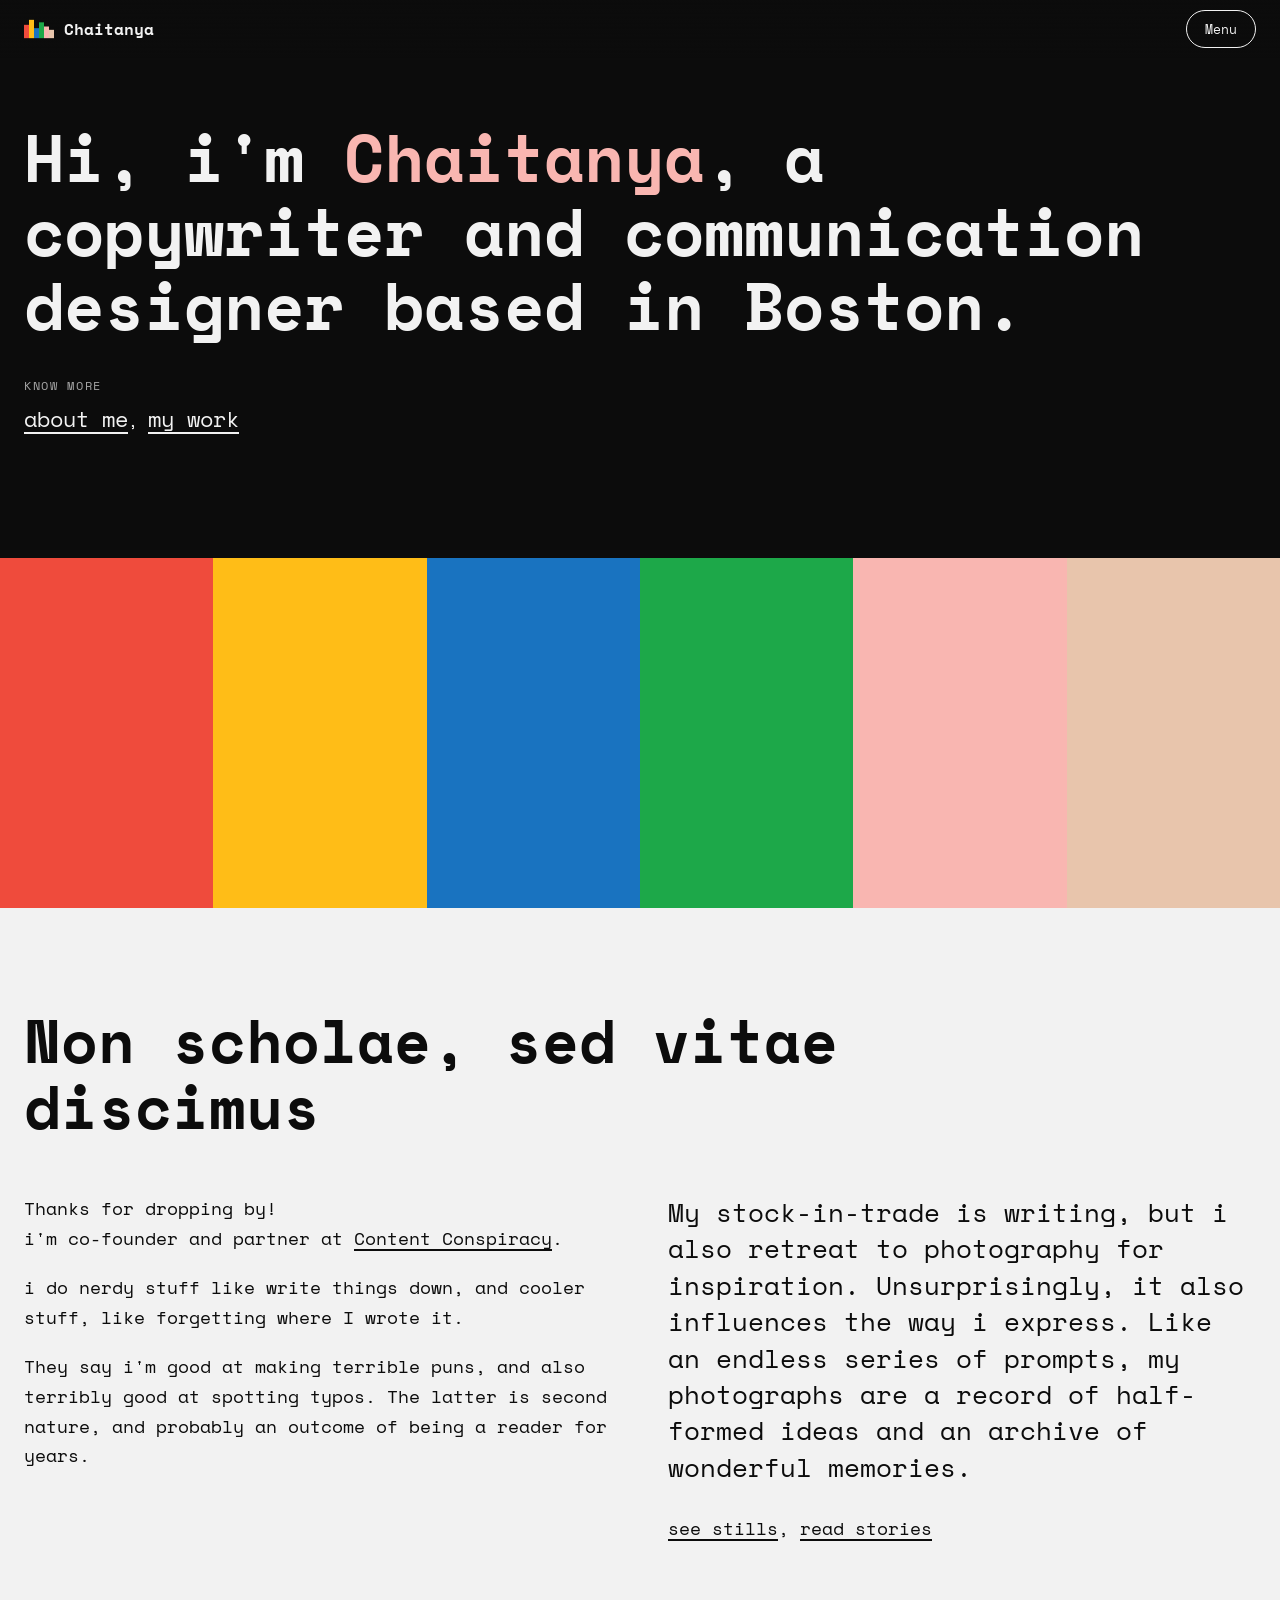
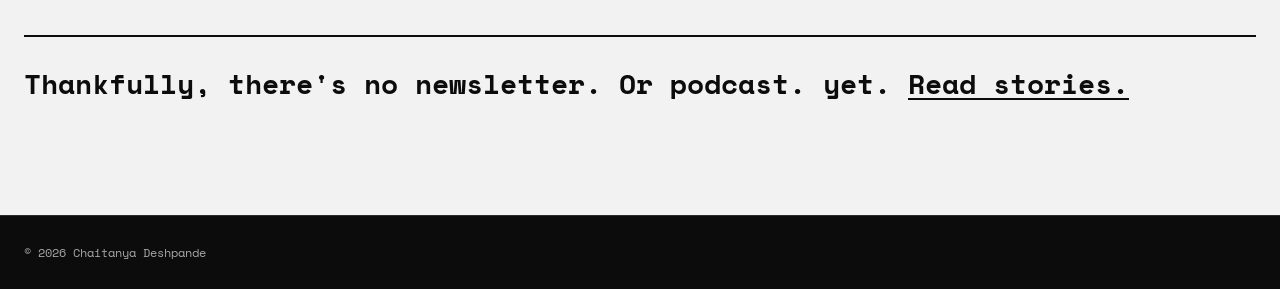
==== index.html @ e7cf863e "Create index.html" ====
<!DOCTYPE html>
<html lang="en">
<head>
<meta charset="utf-8">
<meta name="viewport" content="width=device-width, initial-scale=1">
<title>Chaitanya Deshpande</title>
<meta name="description" content="Chaitanya Deshpande is a copywriter and communication designer based in Boston.">
<link rel="stylesheet" href="site.css">
<script src="site.js" defer></script>
<style>
  *{box-sizing:border-box}
  body{margin:0}

  /* Section 1: hero */
  .hero{min-height:100vh;min-height:100svh;display:flex;flex-direction:column;background:var(--black)}
  .hero-txt{padding:calc(var(--site-h) + 7vh) 24px 5vh}
  h1{margin:0;font-size:clamp(26px,5.6vw,66px);line-height:1.12;font-weight:700;max-width:20em}
  h1 .name{color:var(--roam)}
  .know{margin:34px 0 0}
  .know span{display:block;margin-bottom:8px;font-size:12px;letter-spacing:.14em;text-transform:uppercase;color:var(--mute)}
  .know a{font-size:clamp(16px,2vw,22px);color:var(--white);text-underline-offset:5px;text-decoration-thickness:2px}
  .bars{display:flex;align-items:flex-end;height:min(38vh,380px);margin-top:auto}
  .bars i{flex:1;height:100%;background:var(--c);transform-origin:bottom;animation:rise var(--t,7s) ease-in-out infinite alternate;animation-delay:var(--d,0s)}
  @keyframes rise{from{transform:scaleY(var(--lo,.4))}to{transform:scaleY(1)}}
  @media (prefers-reduced-motion:reduce){.bars i{animation:none;transform:scaleY(.8)}}

  /* Section 2: the rest of the Wix home text */
  .s2{position:relative;background:var(--white);color:var(--black);padding:clamp(56px,12vh,120px) 24px}
  .s2::before{content:'';position:absolute;left:0;right:0;top:0;height:8px;
    background:linear-gradient(90deg,var(--bold) 0 16.66%,var(--rise) 16.66% 33.33%,var(--calm) 33.33% 50%,var(--flow) 50% 66.66%,var(--roam) 66.66% 83.33%,var(--peach) 83.33% 100%)}
  .s2 h2{margin:0 0 clamp(28px,6vh,56px);font-size:clamp(28px,5.2vw,60px);line-height:1.1;font-weight:700;max-width:16em}
  .cols{display:grid;gap:36px 56px;grid-template-columns:1fr}
  @media(min-width:900px){.cols{grid-template-columns:1fr 1fr}}
  .s2 p{margin:0 0 1.1em;font-size:clamp(15px,1.5vw,18px);line-height:1.65;max-width:54ch}
  .s2 p.lead{font-size:clamp(18px,2.2vw,26px);line-height:1.4}
  .s2 p.coda{max-width:none;margin:clamp(36px,8vh,80px) 0 0;padding-top:24px;border-top:2px solid var(--black);font-size:clamp(18px,2.4vw,28px);font-weight:700}
  .s2 a{color:var(--black);text-decoration:underline;text-decoration-thickness:2px;text-underline-offset:4px}
  .s2 a:hover{background:var(--rise);color:var(--black);text-decoration:none}

  @media(max-width:640px){.hero-txt,.s2{padding-left:16px;padding-right:16px}}
</style>
</head>
<body data-page="home">

<main>
  <section class="hero" aria-labelledby="hi">
    <div class="hero-txt">
      <h1 id="hi">Hi, i'm <span class="name">Chaitanya</span>, a copywriter and communication designer based in Boston.</h1>
      <p class="know">
        <span>know more</span>
        <a href="https://chaitanyacd.wixsite.com/website/about" target="_blank" rel="noopener noreferrer">about me</a>,
        <a href="https://bit.ly/Chaitanya-portfolio" target="_blank" rel="noopener noreferrer">my work</a>
      </p>
    </div>
    <div class="bars" aria-hidden="true">
      <i style="--c:var(--bold);--t:6s;--d:-1s;--lo:.45"></i>
      <i style="--c:var(--rise);--t:8s;--d:-3s;--lo:.3"></i>
      <i style="--c:var(--calm);--t:7s;--d:-2s;--lo:.5"></i>
      <i style="--c:var(--flow);--t:9s;--d:-5s;--lo:.35"></i>
      <i style="--c:var(--roam);--t:6.5s;--d:-4s;--lo:.55"></i>
      <i style="--c:var(--peach);--t:8.5s;--d:-6s;--lo:.4"></i>
    </div>
  </section>

  <section class="s2" aria-labelledby="intro">
    <h2 id="intro">Non scholae, sed vitae discimus</h2>
    <div class="cols">
      <div>
        <p>Thanks for dropping by!<br>i'm co-founder and partner at <a href="http://www.contentconspiracy.com" target="_blank" rel="noopener noreferrer">Content Conspiracy</a>.</p>
        <p>i do nerdy stuff like write things down, and cooler stuff, like forgetting where I wrote it.</p>
        <p>They say i'm good at making terrible puns, and also terribly good at spotting typos. The latter is second nature, and probably an outcome of being a reader for years.</p>
      </div>
      <div>
        <p class="lead">My stock-in-trade is writing, but i also retreat to photography for inspiration. Unsurprisingly, it also influences the way i express. Like an endless series of prompts, my photographs are a record of half-formed ideas and an archive of wonderful memories.</p>
        <p><a href="https://chaitanyacd.wixsite.com/website/gallery" target="_blank" rel="noopener noreferrer">see stills</a>, <a href="https://chaitanyacd.wixsite.com/website/blog" target="_blank" rel="noopener noreferrer">read stories</a></p>
      </div>
    </div>
    <p class="coda">Thankfully, there's no newsletter. Or podcast. yet. <a href="https://chaitanyacd.wixsite.com/website/blog" target="_blank" rel="noopener noreferrer">Read stories.</a></p>
  </section>
</main>

</body>
</html>
---- site.css ----
/* Chaitanya · shared styles: palette, header, full-screen menu, footer */
@import url('https://fonts.googleapis.com/css2?family=Space+Mono:wght@400;700&display=swap');

:root{
  --black:#0C0C0C; --white:#F2F2F2;
  --bold:#EF4B3C; --rise:#FFBD17; --calm:#1973C0; --flow:#1DA849; --roam:#F9B6B1; --peach:#E8C5AC;
  --site-h:58px;
  /* the diary and Borrowed IQ pages use these older names, now mapped onto the palette */
  --bg:#0C0C0C; --panel:#171717; --ink:#F2F2F2; --mute:#a6a6a6; --line:#2a2a2a;
  --pink:#F9B6B1; --star:#1DA849; --tv:#1973C0; --bk:#E8C5AC; --gn:#EF4B3C;
}
html{scroll-behavior:smooth}
body{background:var(--black);color:var(--white);font-family:'Space Mono',ui-monospace,SFMono-Regular,Menlo,Consolas,monospace}
a:hover{color:var(--rise)}
:focus-visible{outline:2px solid var(--rise);outline-offset:3px}
@media (prefers-reduced-motion:reduce){html{scroll-behavior:auto}}

/* Page spacing for the fixed header */
body[data-page=diary]{padding-top:calc(var(--site-h) + 20px)}
body[data-page=iq]{padding-top:var(--site-h)}
body[data-page=iq] .hdr{top:var(--site-h)}

/* Header */
.site-hdr{position:fixed;top:0;left:0;right:0;z-index:50;height:var(--site-h);display:flex;align-items:center;justify-content:space-between;padding:0 24px;background:var(--black);border-bottom:1px solid var(--line)}
.site-hdr.over{background:linear-gradient(var(--black),rgba(12,12,12,0));border-bottom:0}
.site-logo{display:inline-flex;align-items:center;gap:10px;color:var(--white);text-decoration:none;font-weight:700;font-size:16px}
.site-logo:hover{color:var(--rise)}
.mark{width:30px;height:20px;display:block}
.menu-btn{background:none;border:1px solid var(--white);color:var(--white);padding:8px 18px;border-radius:999px;cursor:pointer;font:inherit;font-size:13px}
.menu-btn:hover{background:var(--rise);border-color:var(--rise);color:var(--black)}

/* Full-screen menu */
.site-menu{position:fixed;inset:0;z-index:100;background:var(--black);display:flex;flex-direction:column;padding:0 24px 32px;overflow:auto;animation:menuin .2s ease}
.site-menu[hidden]{display:none}
@keyframes menuin{from{opacity:0}to{opacity:1}}
@media (prefers-reduced-motion:reduce){.site-menu{animation:none}}
.site-menu-top{height:var(--site-h);flex:none;display:flex;align-items:center;justify-content:space-between}
.site-menu ul{list-style:none;margin:0;padding:0}
.site-menu .big{margin-top:6vh}
.site-menu .big a{display:inline-block;font-size:clamp(34px,8vw,84px);font-weight:700;line-height:1.15;padding:4px 0;color:var(--white);text-decoration:none}
.site-menu .big a:hover{color:var(--rise)}
.site-menu .big a[aria-current=page]::after{content:'';display:inline-block;width:.26em;height:.26em;border-radius:50%;background:var(--bold);margin-left:.3em}
.site-menu .small{margin-top:auto;padding-top:40px;display:flex;flex-wrap:wrap;gap:12px 28px}
.site-menu .small a{color:var(--white);font-size:15px;text-underline-offset:4px}

/* Footer */
.site-ftr{padding:28px 24px;border-top:1px solid var(--line);color:var(--mute);font-size:12px;margin-top:40px}
body[data-page=home] .site-ftr{margin-top:0}

@media(max-width:640px){
  .site-hdr,.site-menu{padding-left:16px;padding-right:16px}
}
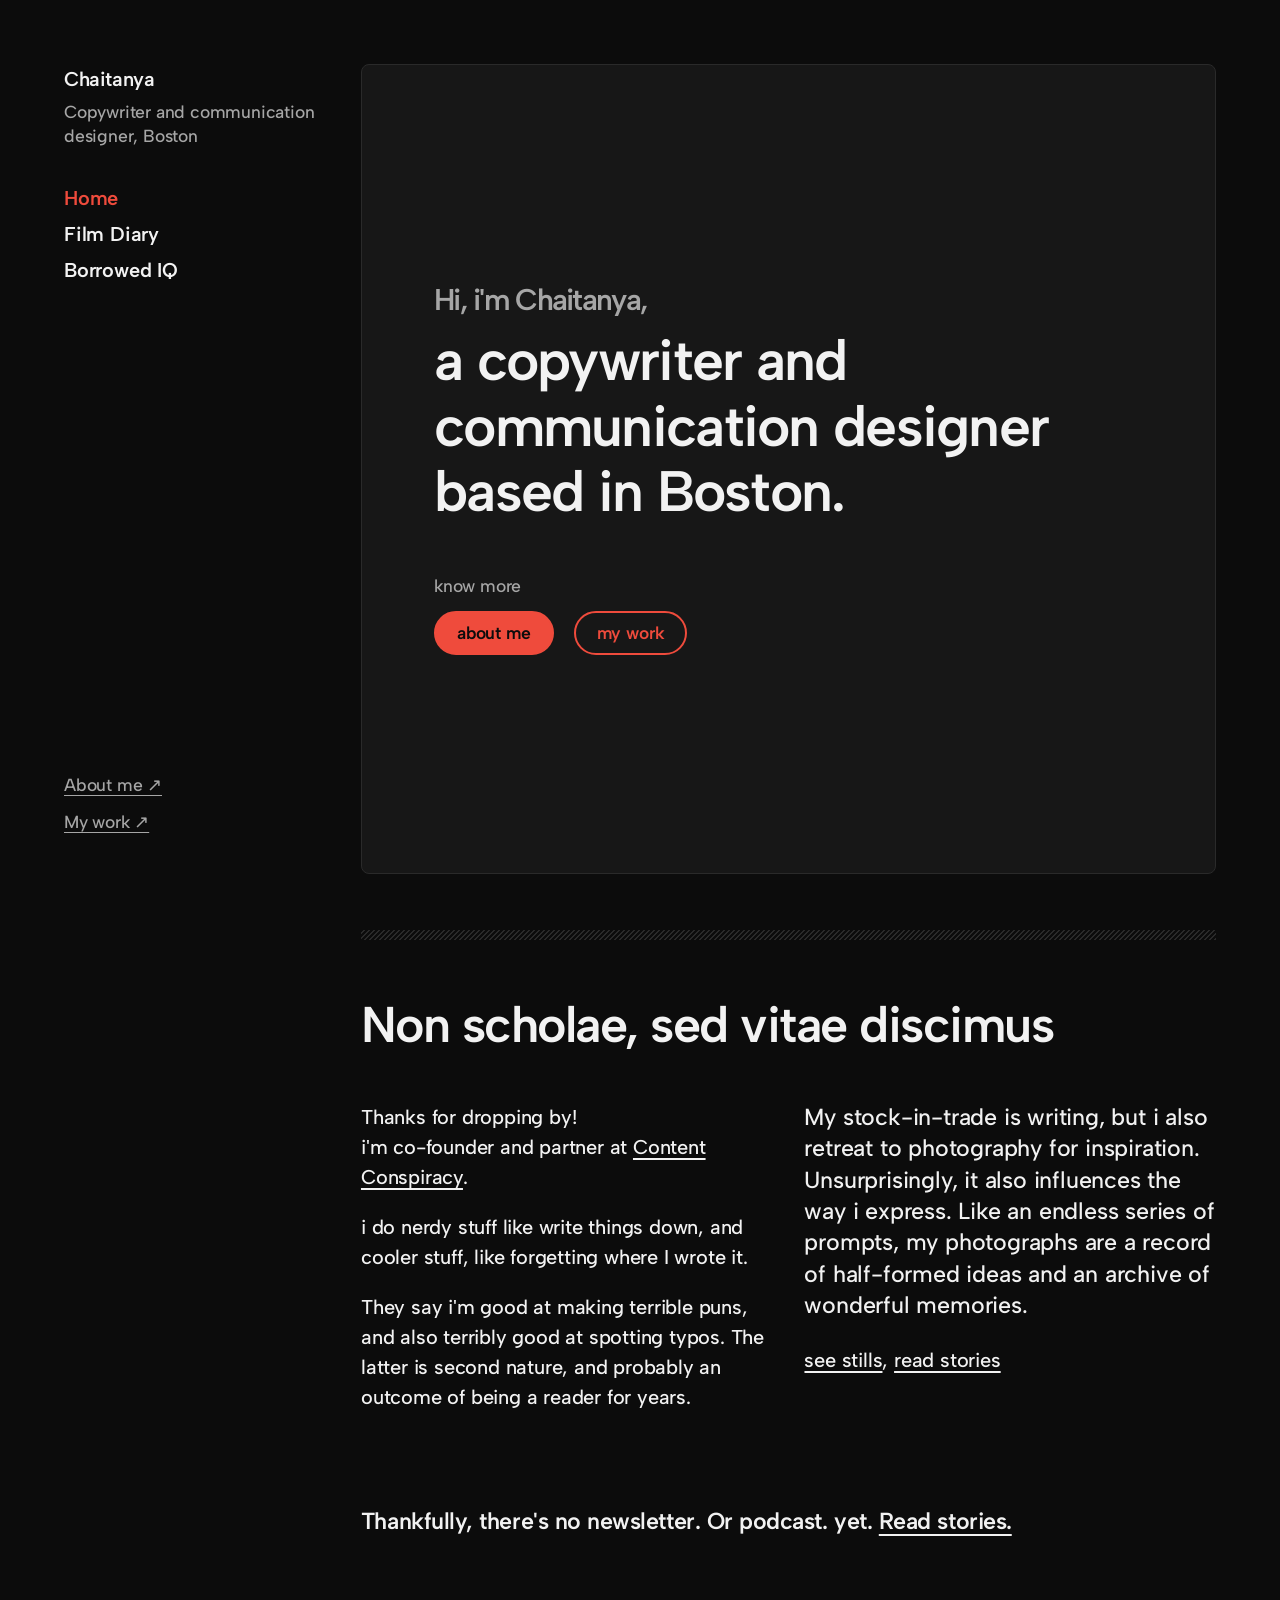
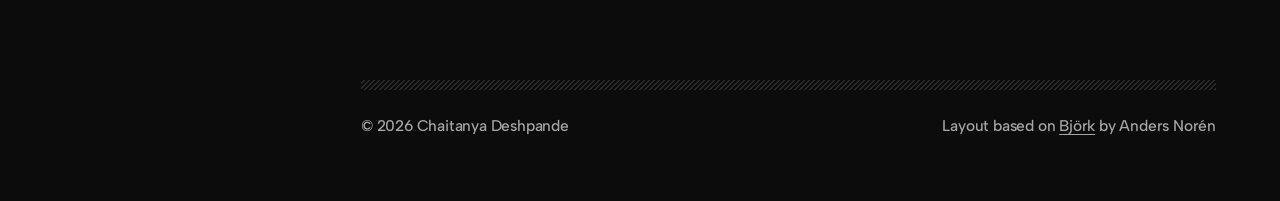
==== commit f7c1d26d: "Update index.html" ====
--- a/index.html
+++ b/index.html
@@ -8,63 +8,47 @@
 <link rel="stylesheet" href="site.css">
 <script src="site.js" defer></script>
 <style>
-  *{box-sizing:border-box}
-  body{margin:0}
-
-  /* Section 1: hero */
-  .hero{min-height:100vh;min-height:100svh;display:flex;flex-direction:column;background:var(--black)}
-  .hero-txt{padding:calc(var(--site-h) + 7vh) 24px 5vh}
-  h1{margin:0;font-size:clamp(26px,5.6vw,66px);line-height:1.12;font-weight:700;max-width:20em}
-  h1 .name{color:var(--roam)}
-  .know{margin:34px 0 0}
-  .know span{display:block;margin-bottom:8px;font-size:12px;letter-spacing:.14em;text-transform:uppercase;color:var(--mute)}
-  .know a{font-size:clamp(16px,2vw,22px);color:var(--white);text-underline-offset:5px;text-decoration-thickness:2px}
-  .bars{display:flex;align-items:flex-end;height:min(38vh,380px);margin-top:auto}
-  .bars i{flex:1;height:100%;background:var(--c);transform-origin:bottom;animation:rise var(--t,7s) ease-in-out infinite alternate;animation-delay:var(--d,0s)}
-  @keyframes rise{from{transform:scaleY(var(--lo,.4))}to{transform:scaleY(1)}}
-  @media (prefers-reduced-motion:reduce){.bars i{animation:none;transform:scaleY(.8)}}
+  /* Section 1: hero box, like Björk's front page */
+  .hero{display:flex;align-items:center;min-height:min(90vh,820px);padding:clamp(28px,6vw,72px);background:var(--quaternary);border:1px solid var(--tertiary);border-radius:8px}
+  .hero h1{margin:0;font-size:var(--fs-h1);max-width:16em}
+  .hero .kicker{display:block;margin-bottom:.35em;color:var(--secondary);font-size:var(--fs-xl);line-height:1.15}
+  .hero .know{margin:clamp(28px,5vw,48px) 0 12px;color:var(--secondary);font-size:var(--fs-small)}
+  .btns{display:flex;flex-wrap:wrap;gap:1em}
+  .hatch.gap{margin:clamp(28px,5vw,56px) 0}
 
   /* Section 2: the rest of the Wix home text */
-  .s2{position:relative;background:var(--white);color:var(--black);padding:clamp(56px,12vh,120px) 24px}
-  .s2::before{content:'';position:absolute;left:0;right:0;top:0;height:8px;
-    background:linear-gradient(90deg,var(--bold) 0 16.66%,var(--rise) 16.66% 33.33%,var(--calm) 33.33% 50%,var(--flow) 50% 66.66%,var(--roam) 66.66% 83.33%,var(--peach) 83.33% 100%)}
-  .s2 h2{margin:0 0 clamp(28px,6vh,56px);font-size:clamp(28px,5.2vw,60px);line-height:1.1;font-weight:700;max-width:16em}
-  .cols{display:grid;gap:36px 56px;grid-template-columns:1fr}
-  @media(min-width:900px){.cols{grid-template-columns:1fr 1fr}}
-  .s2 p{margin:0 0 1.1em;font-size:clamp(15px,1.5vw,18px);line-height:1.65;max-width:54ch}
-  .s2 p.lead{font-size:clamp(18px,2.2vw,26px);line-height:1.4}
-  .s2 p.coda{max-width:none;margin:clamp(36px,8vh,80px) 0 0;padding-top:24px;border-top:2px solid var(--black);font-size:clamp(18px,2.4vw,28px);font-weight:700}
-  .s2 a{color:var(--black);text-decoration:underline;text-decoration-thickness:2px;text-underline-offset:4px}
-  .s2 a:hover{background:var(--rise);color:var(--black);text-decoration:none}
+  .intro{padding:0 0 5vh}
+  .intro h2{margin:0 0 clamp(24px,4vw,48px);font-size:var(--fs-h2);max-width:14em}
+  .two{display:grid;grid-template-columns:1fr 1fr;gap:var(--gap)}
+  .two p{margin:0 0 1em;line-height:1.5}
+  .two p.lead{font-size:var(--fs-large);line-height:1.35}
+  .coda{margin:clamp(36px,6vw,72px) 0 0;font-size:var(--fs-large);font-weight:600;letter-spacing:-.02em}
 
-  @media(max-width:640px){.hero-txt,.s2{padding-left:16px;padding-right:16px}}
+  @media (max-width:781px){
+    .hero{min-height:70vh}
+    .two{grid-template-columns:1fr}
+  }
 </style>
 </head>
 <body data-page="home">
 
 <main>
   <section class="hero" aria-labelledby="hi">
-    <div class="hero-txt">
-      <h1 id="hi">Hi, i'm <span class="name">Chaitanya</span>, a copywriter and communication designer based in Boston.</h1>
-      <p class="know">
-        <span>know more</span>
-        <a href="https://chaitanyacd.wixsite.com/website/about" target="_blank" rel="noopener noreferrer">about me</a>,
-        <a href="https://bit.ly/Chaitanya-portfolio" target="_blank" rel="noopener noreferrer">my work</a>
-      </p>
-    </div>
-    <div class="bars" aria-hidden="true">
-      <i style="--c:var(--bold);--t:6s;--d:-1s;--lo:.45"></i>
-      <i style="--c:var(--rise);--t:8s;--d:-3s;--lo:.3"></i>
-      <i style="--c:var(--calm);--t:7s;--d:-2s;--lo:.5"></i>
-      <i style="--c:var(--flow);--t:9s;--d:-5s;--lo:.35"></i>
-      <i style="--c:var(--roam);--t:6.5s;--d:-4s;--lo:.55"></i>
-      <i style="--c:var(--peach);--t:8.5s;--d:-6s;--lo:.4"></i>
+    <div>
+      <h1 id="hi"><span class="kicker">Hi, i'm Chaitanya,</span> a copywriter and communication designer based in Boston.</h1>
+      <p class="know">know more</p>
+      <div class="btns">
+        <a class="btn" href="https://chaitanyacd.wixsite.com/website/about" target="_blank" rel="noopener noreferrer">about me</a>
+        <a class="btn outline" href="https://bit.ly/Chaitanya-portfolio" target="_blank" rel="noopener noreferrer">my work</a>
+      </div>
     </div>
   </section>
 
-  <section class="s2" aria-labelledby="intro">
+  <hr class="hatch gap" aria-hidden="true">
+
+  <section class="intro" aria-labelledby="intro">
     <h2 id="intro">Non scholae, sed vitae discimus</h2>
-    <div class="cols">
+    <div class="two">
       <div>
         <p>Thanks for dropping by!<br>i'm co-founder and partner at <a href="http://www.contentconspiracy.com" target="_blank" rel="noopener noreferrer">Content Conspiracy</a>.</p>
         <p>i do nerdy stuff like write things down, and cooler stuff, like forgetting where I wrote it.</p>
--- a/site.css
+++ b/site.css
@@ -1,52 +1,108 @@
-/* Chaitanya · shared styles: palette, header, full-screen menu, footer */
-@import url('https://fonts.googleapis.com/css2?family=Space+Mono:wght@400;700&display=swap');
+/* Chaitanya · shared styles
+   Layout, type scale and component styles adapted from the Björk theme by Anders Norén
+   (GPL v2) https://andersnoren.se/teman/bjork-wordpress-theme/ */
+@import url('https://fonts.googleapis.com/css2?family=Albert+Sans:ital,wght@0,100..900;1,100..900&display=swap');
 
 :root{
-  --black:#0C0C0C; --white:#F2F2F2;
-  --bold:#EF4B3C; --rise:#FFBD17; --calm:#1973C0; --flow:#1DA849; --roam:#F9B6B1; --peach:#E8C5AC;
-  --site-h:58px;
-  /* the diary and Borrowed IQ pages use these older names, now mapped onto the palette */
-  --bg:#0C0C0C; --panel:#171717; --ink:#F2F2F2; --mute:#a6a6a6; --line:#2a2a2a;
-  --pink:#F9B6B1; --star:#1DA849; --tv:#1973C0; --bk:#E8C5AC; --gn:#EF4B3C;
+  /* Björk's six colour slots, filled with your palette (dark scheme). Change these to restyle the site. */
+  --foreground:#F2F2F2;  /* Off-White */
+  --background:#0C0C0C;  /* Black */
+  --primary:#EF4B3C;     /* Bold */
+  --secondary:#A6A6A6;
+  --tertiary:#2A2A2A;
+  --quaternary:#171717;
+
+  /* the rest of your palette */
+  --rise:#FFBD17; --calm:#1973C0; --flow:#1DA849; --roam:#F9B6B1; --peach:#E8C5AC;
+  --hover:var(--rise);   /* link hover colour */
+
+  /* names used by the diary and Borrowed IQ pages */
+  --bg:var(--background); --panel:var(--quaternary); --ink:var(--foreground); --mute:var(--secondary); --line:var(--tertiary);
+  --pink:var(--roam); --star:var(--flow); --tv:var(--calm); --bk:var(--peach); --gn:var(--primary);
+
+  --font:"Albert Sans", ui-sans-serif, -apple-system, BlinkMacSystemFont, "Segoe UI", Roboto, "Helvetica Neue", sans-serif;
+  --gutter:clamp(20px,5vw,64px);
+  --gap:min(32px,6.4vw);
+
+  /* Björk's fluid type scale */
+  --fs-tiny:clamp(14px,.844rem + .156vw,16px);
+  --fs-small:clamp(16px,.969rem + .156vw,18px);
+  --fs-medium:clamp(17px,1rem + .3125vw,21px);
+  --fs-large:clamp(21px,1.266rem + .234vw,24px);
+  --fs-xl:clamp(24px,1.375rem + .625vw,32px);
+  --fs-h1:clamp(36px,1.8125rem + 2.1875vw,64px);
+  --fs-h2:clamp(33px,1.703rem + 1.797vw,56px);
+  --fs-h3:clamp(30px,1.594rem + 1.406vw,48px);
 }
-html{scroll-behavior:smooth}
-body{background:var(--black);color:var(--white);font-family:'Space Mono',ui-monospace,SFMono-Regular,Menlo,Consolas,monospace}
-a:hover{color:var(--rise)}
-:focus-visible{outline:2px solid var(--rise);outline-offset:3px}
+
+*,*::before,*::after{box-sizing:border-box}
+html{scroll-behavior:smooth;-webkit-text-size-adjust:100%}
+body{margin:0;background:var(--background);color:var(--foreground);font-family:var(--font);font-size:var(--fs-medium);font-weight:500;line-height:1.5;letter-spacing:-.01em;-webkit-font-smoothing:antialiased;-moz-osx-font-smoothing:grayscale}
+body[data-page]{padding:var(--gutter);max-width:none;margin:0}
+body[data-page=diary],body[data-page=iq]{font-size:15px}
 @media (prefers-reduced-motion:reduce){html{scroll-behavior:auto}}
 
-/* Page spacing for the fixed header */
-body[data-page=diary]{padding-top:calc(var(--site-h) + 20px)}
-body[data-page=iq]{padding-top:var(--site-h)}
-body[data-page=iq] .hdr{top:var(--site-h)}
+a{color:inherit;text-decoration:underline;text-underline-offset:.2em}
+a:hover{color:var(--hover);text-decoration:none}
+:focus-visible{outline:2px solid var(--hover);outline-offset:3px}
 
-/* Header */
-.site-hdr{position:fixed;top:0;left:0;right:0;z-index:50;height:var(--site-h);display:flex;align-items:center;justify-content:space-between;padding:0 24px;background:var(--black);border-bottom:1px solid var(--line)}
-.site-hdr.over{background:linear-gradient(var(--black),rgba(12,12,12,0));border-bottom:0}
-.site-logo{display:inline-flex;align-items:center;gap:10px;color:var(--white);text-decoration:none;font-weight:700;font-size:16px}
-.site-logo:hover{color:var(--rise)}
-.mark{width:30px;height:20px;display:block}
-.menu-btn{background:none;border:1px solid var(--white);color:var(--white);padding:8px 18px;border-radius:999px;cursor:pointer;font:inherit;font-size:13px}
-.menu-btn:hover{background:var(--rise);border-color:var(--rise);color:var(--black)}
+/* Headings */
+h1,h2,h3{font-weight:600;letter-spacing:-.03em;line-height:1.15}
 
-/* Full-screen menu */
-.site-menu{position:fixed;inset:0;z-index:100;background:var(--black);display:flex;flex-direction:column;padding:0 24px 32px;overflow:auto;animation:menuin .2s ease}
+/* Page shell: sticky sidebar (23%) and content (77%) */
+.shell{max-width:1680px;margin:0 auto}
+.cols{display:grid;grid-template-columns:minmax(190px,23%) minmax(0,1fr);gap:var(--gap)}
+.content{min-width:0}
+.site-sidebar{position:sticky;top:var(--gutter);min-height:calc(100vh - 2 * var(--gutter));display:flex;flex-direction:column;justify-content:space-between;gap:40px}
+.site-title{display:inline-block;font-size:var(--fs-medium);font-weight:600;letter-spacing:-.02em;line-height:1.2;text-decoration:none}
+.site-title:hover{text-decoration:underline}
+.site-tagline{margin:6px 0 0;color:var(--secondary);font-size:var(--fs-small);line-height:1.35}
+.site-nav ul,.site-more{list-style:none;margin:0;padding:0}
+.site-nav ul{margin-top:36px;display:flex;flex-direction:column;gap:.3em}
+.site-nav a{font-size:var(--fs-medium);font-weight:600;text-decoration:none}
+.site-nav a[aria-current=page]{color:var(--primary)}
+.site-nav a[aria-current=page]:hover{color:var(--hover)}
+.site-more{display:flex;flex-direction:column;gap:.35em}
+.site-more a{font-size:var(--fs-small);color:var(--secondary)}
+.site-more a:hover{color:var(--hover)}
+
+/* Mobile header (replaces the sidebar under 782px) */
+.site-header{display:none}
+.icon-btn{background:none;border:0;color:var(--foreground);padding:4px;cursor:pointer;display:inline-flex;border-radius:8px}
+.icon-btn svg{width:32px;height:32px;fill:currentColor}
+.icon-btn:hover{color:var(--hover)}
+@media (max-width:781px){
+  .site-header{display:flex;align-items:center;justify-content:space-between;margin-bottom:28px}
+  .sidebar-col{display:none}
+  .cols{grid-template-columns:minmax(0,1fr)}
+}
+
+/* Full-screen menu (mobile) */
+.site-menu{position:fixed;inset:0;z-index:100;background:var(--background);padding:var(--gutter);overflow:auto;display:flex;flex-direction:column;animation:menuin .2s ease}
 .site-menu[hidden]{display:none}
 @keyframes menuin{from{opacity:0}to{opacity:1}}
 @media (prefers-reduced-motion:reduce){.site-menu{animation:none}}
-.site-menu-top{height:var(--site-h);flex:none;display:flex;align-items:center;justify-content:space-between}
+.site-menu .top{display:flex;align-items:center;justify-content:space-between}
 .site-menu ul{list-style:none;margin:0;padding:0}
-.site-menu .big{margin-top:6vh}
-.site-menu .big a{display:inline-block;font-size:clamp(34px,8vw,84px);font-weight:700;line-height:1.15;padding:4px 0;color:var(--white);text-decoration:none}
-.site-menu .big a:hover{color:var(--rise)}
-.site-menu .big a[aria-current=page]::after{content:'';display:inline-block;width:.26em;height:.26em;border-radius:50%;background:var(--bold);margin-left:.3em}
-.site-menu .small{margin-top:auto;padding-top:40px;display:flex;flex-wrap:wrap;gap:12px 28px}
-.site-menu .small a{color:var(--white);font-size:15px;text-underline-offset:4px}
+.site-menu .big{margin-top:8vh;display:flex;flex-direction:column;gap:.2em}
+.site-menu .big a{font-size:var(--fs-h3);font-weight:600;letter-spacing:-.03em;line-height:1.15;text-decoration:none}
+.site-menu .big a[aria-current=page]{color:var(--primary)}
+.site-menu .more{margin-top:auto;padding-top:40px;display:flex;flex-wrap:wrap;gap:12px 28px}
+.site-menu .more a{font-size:var(--fs-small)}
+
+/* Buttons: pill, like Björk */
+.btn{display:inline-block;background:var(--primary);color:var(--background);border:2px solid var(--primary);border-radius:999px;padding:.55em 1.2em;font-family:inherit;font-size:var(--fs-small);font-weight:600;line-height:1.15;letter-spacing:-.01em;text-decoration:none;cursor:pointer}
+.btn:hover{background:var(--hover);border-color:var(--hover);color:var(--background);text-decoration:none}
+.btn.outline{background:transparent;color:var(--primary)}
+.btn.outline:hover{background:var(--hover);border-color:var(--hover);color:var(--background)}
+
+/* Angled separator, from Björk */
+.hatch{border:0;height:10px;margin:0;color:var(--tertiary);background-image:linear-gradient(-45deg,currentColor 25%,transparent 25%,transparent 50%,currentColor 50%,currentColor 75%,transparent 75%,transparent);background-size:5px 5px}
 
 /* Footer */
-.site-ftr{padding:28px 24px;border-top:1px solid var(--line);color:var(--mute);font-size:12px;margin-top:40px}
-body[data-page=home] .site-ftr{margin-top:0}
+.site-footer{margin-top:clamp(48px,8vw,96px)}
+.site-footer .foot{display:flex;justify-content:space-between;flex-wrap:wrap;gap:8px 24px;padding-top:24px;font-size:var(--fs-tiny);color:var(--secondary)}
+@media (max-width:500px){.theme-credit{display:none}}
 
-@media(max-width:640px){
-  .site-hdr,.site-menu{padding-left:16px;padding-right:16px}
-}
+/* Diary page title in Björk's heading style */
+body[data-page=diary] h1{color:var(--foreground);font-size:var(--fs-h3);font-weight:600;letter-spacing:-.03em;line-height:1.12;margin:0 0 10px}
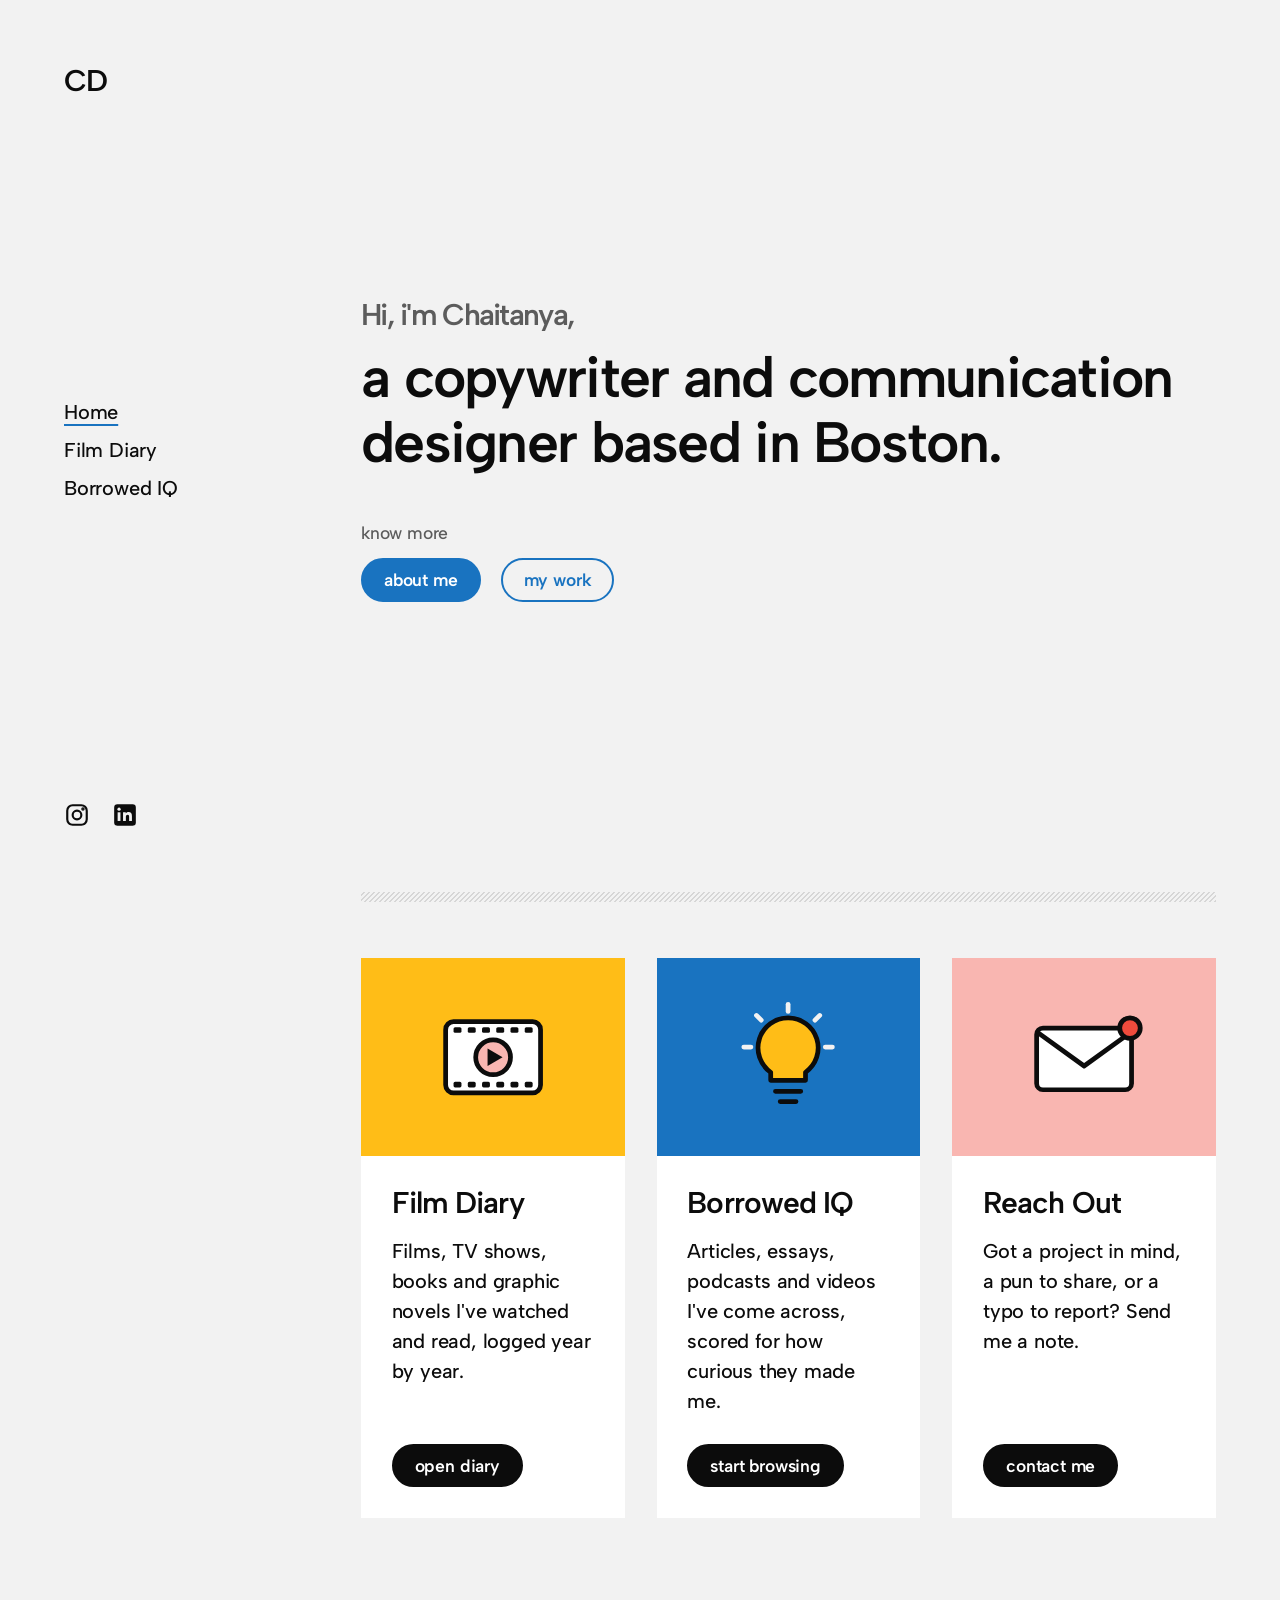
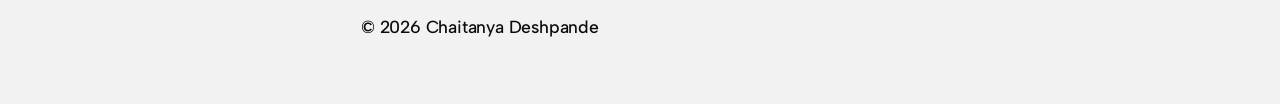
==== commit e26c7fad: "Update index.html" ====
--- a/index.html
+++ b/index.html
@@ -8,25 +8,29 @@
 <link rel="stylesheet" href="site.css">
 <script src="site.js" defer></script>
 <style>
-  /* Section 1: hero box, like Björk's front page */
-  .hero{display:flex;align-items:center;min-height:min(90vh,820px);padding:clamp(28px,6vw,72px);background:var(--quaternary);border:1px solid var(--tertiary);border-radius:8px}
-  .hero h1{margin:0;font-size:var(--fs-h1);max-width:16em}
-  .hero .kicker{display:block;margin-bottom:.35em;color:var(--secondary);font-size:var(--fs-xl);line-height:1.15}
-  .hero .know{margin:clamp(28px,5vw,48px) 0 12px;color:var(--secondary);font-size:var(--fs-small)}
+  /* Section 1: hero, centred like Björk's front page */
+  .hero{display:flex;align-items:center;min-height:calc(100vh - 2 * var(--gutter))}
+  .hero h1{margin:0;font-size:var(--fs-h1);max-width:17em}
+  .hero .kicker{display:block;margin-bottom:.4em;color:var(--secondary);font-size:var(--fs-xl);line-height:1.15}
+  .hero .know{margin:clamp(28px,4vw,44px) 0 12px;color:var(--secondary);font-size:var(--fs-small)}
   .btns{display:flex;flex-wrap:wrap;gap:1em}
   .hatch.gap{margin:clamp(28px,5vw,56px) 0}
 
-  /* Section 2: the rest of the Wix home text */
-  .intro{padding:0 0 5vh}
-  .intro h2{margin:0 0 clamp(24px,4vw,48px);font-size:var(--fs-h2);max-width:14em}
-  .two{display:grid;grid-template-columns:1fr 1fr;gap:var(--gap)}
-  .two p{margin:0 0 1em;line-height:1.5}
-  .two p.lead{font-size:var(--fs-large);line-height:1.35}
-  .coda{margin:clamp(36px,6vw,72px) 0 0;font-size:var(--fs-large);font-weight:600;letter-spacing:-.02em}
+  /* Section 2: three blocks */
+  .blocks{display:grid;grid-template-columns:repeat(auto-fit,minmax(240px,1fr));gap:var(--gap)}
+  .block{display:flex;flex-direction:column;background:var(--quaternary)}
+  .block .art{aspect-ratio:4/3;display:flex;align-items:center;justify-content:center}
+  .block .art svg{width:60%;height:auto;display:block}
+  .art.y{background:var(--rise)}
+  .art.b{background:var(--calm)}
+  .art.p{background:var(--roam)}
+  .block .body{display:flex;flex-direction:column;align-items:flex-start;flex:1;padding:clamp(20px,2.4vw,32px)}
+  .block h3{margin:0 0 .5em;font-size:var(--fs-xl)}
+  .block p{margin:0 0 1.4em;line-height:1.5}
+  .block .btn{margin-top:auto}
 
   @media (max-width:781px){
-    .hero{min-height:70vh}
-    .two{grid-template-columns:1fr}
+    .hero{min-height:60vh}
   }
 </style>
 </head>
@@ -46,20 +50,64 @@
 
   <hr class="hatch gap" aria-hidden="true">
 
-  <section class="intro" aria-labelledby="intro">
-    <h2 id="intro">Non scholae, sed vitae discimus</h2>
-    <div class="two">
-      <div>
-        <p>Thanks for dropping by!<br>i'm co-founder and partner at <a href="http://www.contentconspiracy.com" target="_blank" rel="noopener noreferrer">Content Conspiracy</a>.</p>
-        <p>i do nerdy stuff like write things down, and cooler stuff, like forgetting where I wrote it.</p>
-        <p>They say i'm good at making terrible puns, and also terribly good at spotting typos. The latter is second nature, and probably an outcome of being a reader for years.</p>
-      </div>
-      <div>
-        <p class="lead">My stock-in-trade is writing, but i also retreat to photography for inspiration. Unsurprisingly, it also influences the way i express. Like an endless series of prompts, my photographs are a record of half-formed ideas and an archive of wonderful memories.</p>
-        <p><a href="https://chaitanyacd.wixsite.com/website/gallery" target="_blank" rel="noopener noreferrer">see stills</a>, <a href="https://chaitanyacd.wixsite.com/website/blog" target="_blank" rel="noopener noreferrer">read stories</a></p>
-      </div>
+  <section aria-labelledby="explore">
+    <h2 id="explore" class="sr-only">Explore</h2>
+    <div class="blocks">
+
+      <article class="block">
+        <div class="art y" aria-hidden="true">
+          <svg viewBox="0 0 200 150">
+            <rect x="40" y="30" width="120" height="90" rx="10" fill="#FFFFFF" stroke="#0C0C0C" stroke-width="6"/>
+            <g fill="#0C0C0C">
+              <rect x="50" y="37" width="10" height="7" rx="2"/><rect x="68" y="37" width="10" height="7" rx="2"/><rect x="86" y="37" width="10" height="7" rx="2"/><rect x="104" y="37" width="10" height="7" rx="2"/><rect x="122" y="37" width="10" height="7" rx="2"/><rect x="140" y="37" width="10" height="7" rx="2"/>
+              <rect x="50" y="106" width="10" height="7" rx="2"/><rect x="68" y="106" width="10" height="7" rx="2"/><rect x="86" y="106" width="10" height="7" rx="2"/><rect x="104" y="106" width="10" height="7" rx="2"/><rect x="122" y="106" width="10" height="7" rx="2"/><rect x="140" y="106" width="10" height="7" rx="2"/>
+            </g>
+            <circle cx="100" cy="75" r="22" fill="#F9B6B1" stroke="#0C0C0C" stroke-width="6"/>
+            <path d="M93 64 L112 75 L93 86 Z" fill="#0C0C0C"/>
+          </svg>
+        </div>
+        <div class="body">
+          <h3>Film Diary</h3>
+          <p>Films, TV shows, books and graphic novels I've watched and read, logged year by year.</p>
+          <a class="btn dark" href="diary.html">open diary</a>
+        </div>
+      </article>
+
+      <article class="block">
+        <div class="art b" aria-hidden="true">
+          <svg viewBox="0 0 200 150">
+            <g stroke="#F2F2F2" stroke-width="6" stroke-linecap="round" fill="none">
+              <path d="M100 8 v9"/><path d="M60 22 l6 6"/><path d="M140 22 l-6 6"/><path d="M44 62 h9"/><path d="M156 62 h-9"/>
+            </g>
+            <g stroke="#0C0C0C" stroke-width="6" stroke-linecap="round" stroke-linejoin="round">
+              <path d="M100 25 a38 38 0 0 1 22 69 v10 h-44 v-10 a38 38 0 0 1 22 -69z" fill="#FFBD17"/>
+              <path d="M84 118 h32 M90 131 h20" fill="none"/>
+            </g>
+          </svg>
+        </div>
+        <div class="body">
+          <h3>Borrowed IQ</h3>
+          <p>Articles, essays, podcasts and videos I've come across, scored for how curious they made me.</p>
+          <a class="btn dark" href="borrowed-iq.html">start browsing</a>
+        </div>
+      </article>
+
+      <article class="block">
+        <div class="art p" aria-hidden="true">
+          <svg viewBox="0 0 200 150">
+            <rect x="40" y="38" width="120" height="78" rx="8" fill="#FFFFFF" stroke="#0C0C0C" stroke-width="6" stroke-linejoin="round"/>
+            <path d="M42 44 L100 86 L158 44" fill="none" stroke="#0C0C0C" stroke-width="6" stroke-linecap="round" stroke-linejoin="round"/>
+            <circle cx="158" cy="38" r="13" fill="#EF4B3C" stroke="#0C0C0C" stroke-width="6"/>
+          </svg>
+        </div>
+        <div class="body">
+          <h3>Reach Out</h3>
+          <p>Got a project in mind, a pun to share, or a typo to report? Send me a note.</p>
+          <a class="btn dark" href="#" data-social="linkedin" target="_blank" rel="noopener noreferrer">contact me</a>
+        </div>
+      </article>
+
     </div>
-    <p class="coda">Thankfully, there's no newsletter. Or podcast. yet. <a href="https://chaitanyacd.wixsite.com/website/blog" target="_blank" rel="noopener noreferrer">Read stories.</a></p>
   </section>
 </main>
 
--- a/site.css
+++ b/site.css
@@ -4,21 +4,22 @@
 @import url('https://fonts.googleapis.com/css2?family=Albert+Sans:ital,wght@0,100..900;1,100..900&display=swap');
 
 :root{
-  /* Björk's six colour slots, filled with your palette (dark scheme). Change these to restyle the site. */
-  --foreground:#F2F2F2;  /* Off-White */
-  --background:#0C0C0C;  /* Black */
-  --primary:#EF4B3C;     /* Bold */
-  --secondary:#A6A6A6;
-  --tertiary:#2A2A2A;
-  --quaternary:#171717;
+  /* Björk's six colour slots, filled with your palette (light scheme). Change these to restyle the site. */
+  --foreground:#0C0C0C;  /* Black */
+  --background:#F2F2F2;  /* Off-White */
+  --primary:#1973C0;     /* Calm */
+  --secondary:#5C5C5C;
+  --tertiary:#D6D6D6;
+  --quaternary:#FFFFFF;
+  --on-primary:#FFFFFF;
 
   /* the rest of your palette */
-  --rise:#FFBD17; --calm:#1973C0; --flow:#1DA849; --roam:#F9B6B1; --peach:#E8C5AC;
-  --hover:var(--rise);   /* link hover colour */
+  --bold:#EF4B3C; --rise:#FFBD17; --calm:#1973C0; --flow:#1DA849; --roam:#F9B6B1; --peach:#E8C5AC;
+  --hover:var(--rise);   /* link hover colour (shown as a highlight) */
 
   /* names used by the diary and Borrowed IQ pages */
   --bg:var(--background); --panel:var(--quaternary); --ink:var(--foreground); --mute:var(--secondary); --line:var(--tertiary);
-  --pink:var(--roam); --star:var(--flow); --tv:var(--calm); --bk:var(--peach); --gn:var(--primary);
+  --pink:var(--primary); --star:#178A3C; --tv:var(--calm); --bk:var(--peach); --gn:var(--bold);
 
   --font:"Albert Sans", ui-sans-serif, -apple-system, BlinkMacSystemFont, "Segoe UI", Roboto, "Helvetica Neue", sans-serif;
   --gutter:clamp(20px,5vw,64px);
@@ -41,36 +42,39 @@
 body[data-page]{padding:var(--gutter);max-width:none;margin:0}
 body[data-page=diary],body[data-page=iq]{font-size:15px}
 @media (prefers-reduced-motion:reduce){html{scroll-behavior:auto}}
+.sr-only{position:absolute;width:1px;height:1px;overflow:hidden;clip:rect(0 0 0 0);white-space:nowrap}
 
 a{color:inherit;text-decoration:underline;text-underline-offset:.2em}
-a:hover{color:var(--hover);text-decoration:none}
-:focus-visible{outline:2px solid var(--hover);outline-offset:3px}
+a:hover{background:var(--hover);color:var(--foreground);text-decoration:none}
+:focus-visible{outline:2px solid var(--primary);outline-offset:3px}
 
-/* Headings */
 h1,h2,h3{font-weight:600;letter-spacing:-.03em;line-height:1.15}
 
 /* Page shell: sticky sidebar (23%) and content (77%) */
 .shell{max-width:1680px;margin:0 auto}
 .cols{display:grid;grid-template-columns:minmax(190px,23%) minmax(0,1fr);gap:var(--gap)}
 .content{min-width:0}
-.site-sidebar{position:sticky;top:var(--gutter);min-height:calc(100vh - 2 * var(--gutter));display:flex;flex-direction:column;justify-content:space-between;gap:40px}
-.site-title{display:inline-block;font-size:var(--fs-medium);font-weight:600;letter-spacing:-.02em;line-height:1.2;text-decoration:none}
-.site-title:hover{text-decoration:underline}
-.site-tagline{margin:6px 0 0;color:var(--secondary);font-size:var(--fs-small);line-height:1.35}
-.site-nav ul,.site-more{list-style:none;margin:0;padding:0}
-.site-nav ul{margin-top:36px;display:flex;flex-direction:column;gap:.3em}
-.site-nav a{font-size:var(--fs-medium);font-weight:600;text-decoration:none}
-.site-nav a[aria-current=page]{color:var(--primary)}
-.site-nav a[aria-current=page]:hover{color:var(--hover)}
-.site-more{display:flex;flex-direction:column;gap:.35em}
-.site-more a{font-size:var(--fs-small);color:var(--secondary)}
-.site-more a:hover{color:var(--hover)}
+
+.site-sidebar{position:sticky;top:var(--gutter);min-height:calc(100vh - 2 * var(--gutter));display:grid;grid-template-rows:1fr auto 1fr}
+.site-top{align-self:start}
+.site-bottom{align-self:end}
+.site-title{display:inline-block;font-size:var(--fs-xl);font-weight:600;letter-spacing:-.02em;line-height:1.1;text-decoration:none;border-radius:6px;padding:0 .12em;margin-left:-.12em}
+.site-nav ul{list-style:none;margin:0;padding:0;display:flex;flex-direction:column;gap:.3em}
+.site-nav a{display:inline-block;font-size:var(--fs-medium);font-weight:500;text-decoration:none;border-radius:4px;padding:.05em .3em;margin-left:-.3em}
+.site-nav a[aria-current=page]{text-decoration:underline;text-decoration-thickness:2px;text-decoration-color:var(--primary);text-underline-offset:.25em}
+.site-nav a[aria-current=page]:hover{text-decoration:none}
+
+/* Social icons */
+.social{list-style:none;margin:0;padding:0;display:flex;gap:10px;margin-left:-6px}
+.social a{display:inline-flex;padding:6px;border-radius:8px;text-decoration:none;color:var(--foreground)}
+.social svg{width:26px;height:26px;display:block}
+.cut{fill:var(--background)}
 
 /* Mobile header (replaces the sidebar under 782px) */
 .site-header{display:none}
 .icon-btn{background:none;border:0;color:var(--foreground);padding:4px;cursor:pointer;display:inline-flex;border-radius:8px}
 .icon-btn svg{width:32px;height:32px;fill:currentColor}
-.icon-btn:hover{color:var(--hover)}
+.icon-btn:hover{background:var(--hover)}
 @media (max-width:781px){
   .site-header{display:flex;align-items:center;justify-content:space-between;margin-bottom:28px}
   .sidebar-col{display:none}
@@ -83,26 +87,29 @@
 @keyframes menuin{from{opacity:0}to{opacity:1}}
 @media (prefers-reduced-motion:reduce){.site-menu{animation:none}}
 .site-menu .top{display:flex;align-items:center;justify-content:space-between}
-.site-menu ul{list-style:none;margin:0;padding:0}
-.site-menu .big{margin-top:8vh;display:flex;flex-direction:column;gap:.2em}
-.site-menu .big a{font-size:var(--fs-h3);font-weight:600;letter-spacing:-.03em;line-height:1.15;text-decoration:none}
-.site-menu .big a[aria-current=page]{color:var(--primary)}
-.site-menu .more{margin-top:auto;padding-top:40px;display:flex;flex-wrap:wrap;gap:12px 28px}
-.site-menu .more a{font-size:var(--fs-small)}
+.site-menu ul.big{list-style:none;margin:8vh 0 0;padding:0;display:flex;flex-direction:column;gap:.2em}
+.site-menu .big a{display:inline-block;font-size:var(--fs-h3);font-weight:600;letter-spacing:-.03em;line-height:1.15;text-decoration:none;border-radius:6px}
+.site-menu .big a[aria-current=page]{text-decoration:underline;text-decoration-thickness:3px;text-decoration-color:var(--primary);text-underline-offset:.15em}
+.site-menu .social{margin-top:auto;padding-top:40px}
 
 /* Buttons: pill, like Björk */
-.btn{display:inline-block;background:var(--primary);color:var(--background);border:2px solid var(--primary);border-radius:999px;padding:.55em 1.2em;font-family:inherit;font-size:var(--fs-small);font-weight:600;line-height:1.15;letter-spacing:-.01em;text-decoration:none;cursor:pointer}
-.btn:hover{background:var(--hover);border-color:var(--hover);color:var(--background);text-decoration:none}
+.btn{display:inline-block;background:var(--primary);color:var(--on-primary);border:2px solid var(--primary);border-radius:999px;padding:.55em 1.2em;font-family:inherit;font-size:var(--fs-small);font-weight:600;line-height:1.15;letter-spacing:-.01em;text-decoration:none;cursor:pointer}
+.btn:hover{background:var(--hover);border-color:var(--hover);color:var(--foreground);text-decoration:none}
 .btn.outline{background:transparent;color:var(--primary)}
-.btn.outline:hover{background:var(--hover);border-color:var(--hover);color:var(--background)}
+.btn.outline:hover{background:var(--hover);border-color:var(--hover);color:var(--foreground)}
+.btn.dark{background:var(--foreground);border-color:var(--foreground);color:#fff}
+.btn.dark:hover{background:var(--hover);border-color:var(--hover);color:var(--foreground)}
 
 /* Angled separator, from Björk */
 .hatch{border:0;height:10px;margin:0;color:var(--tertiary);background-image:linear-gradient(-45deg,currentColor 25%,transparent 25%,transparent 50%,currentColor 50%,currentColor 75%,transparent 75%,transparent);background-size:5px 5px}
 
 /* Footer */
 .site-footer{margin-top:clamp(48px,8vw,96px)}
-.site-footer .foot{display:flex;justify-content:space-between;flex-wrap:wrap;gap:8px 24px;padding-top:24px;font-size:var(--fs-tiny);color:var(--secondary)}
-@media (max-width:500px){.theme-credit{display:none}}
+.site-footer .foot{display:flex;justify-content:space-between;flex-wrap:wrap;gap:8px 24px;font-size:var(--fs-small)}
 
-/* Diary page title in Björk's heading style */
+/* Diary page: title in Björk's heading style, and light-scheme touches */
 body[data-page=diary] h1{color:var(--foreground);font-size:var(--fs-h3);font-weight:600;letter-spacing:-.03em;line-height:1.12;margin:0 0 10px}
+body[data-page=diary] .poster{border-color:rgba(0,0,0,.14);box-shadow:0 2px 10px rgba(0,0,0,.12)}
+@media (hover:hover){body[data-page=diary] .film:hover .poster{box-shadow:0 10px 24px rgba(0,0,0,.22);border-color:rgba(0,0,0,.3)}}
+body[data-page=diary] .tag{background:rgba(255,255,255,.92);color:var(--foreground)}
+body[data-page=diary] .tag.re{color:var(--primary);border-color:var(--primary)}
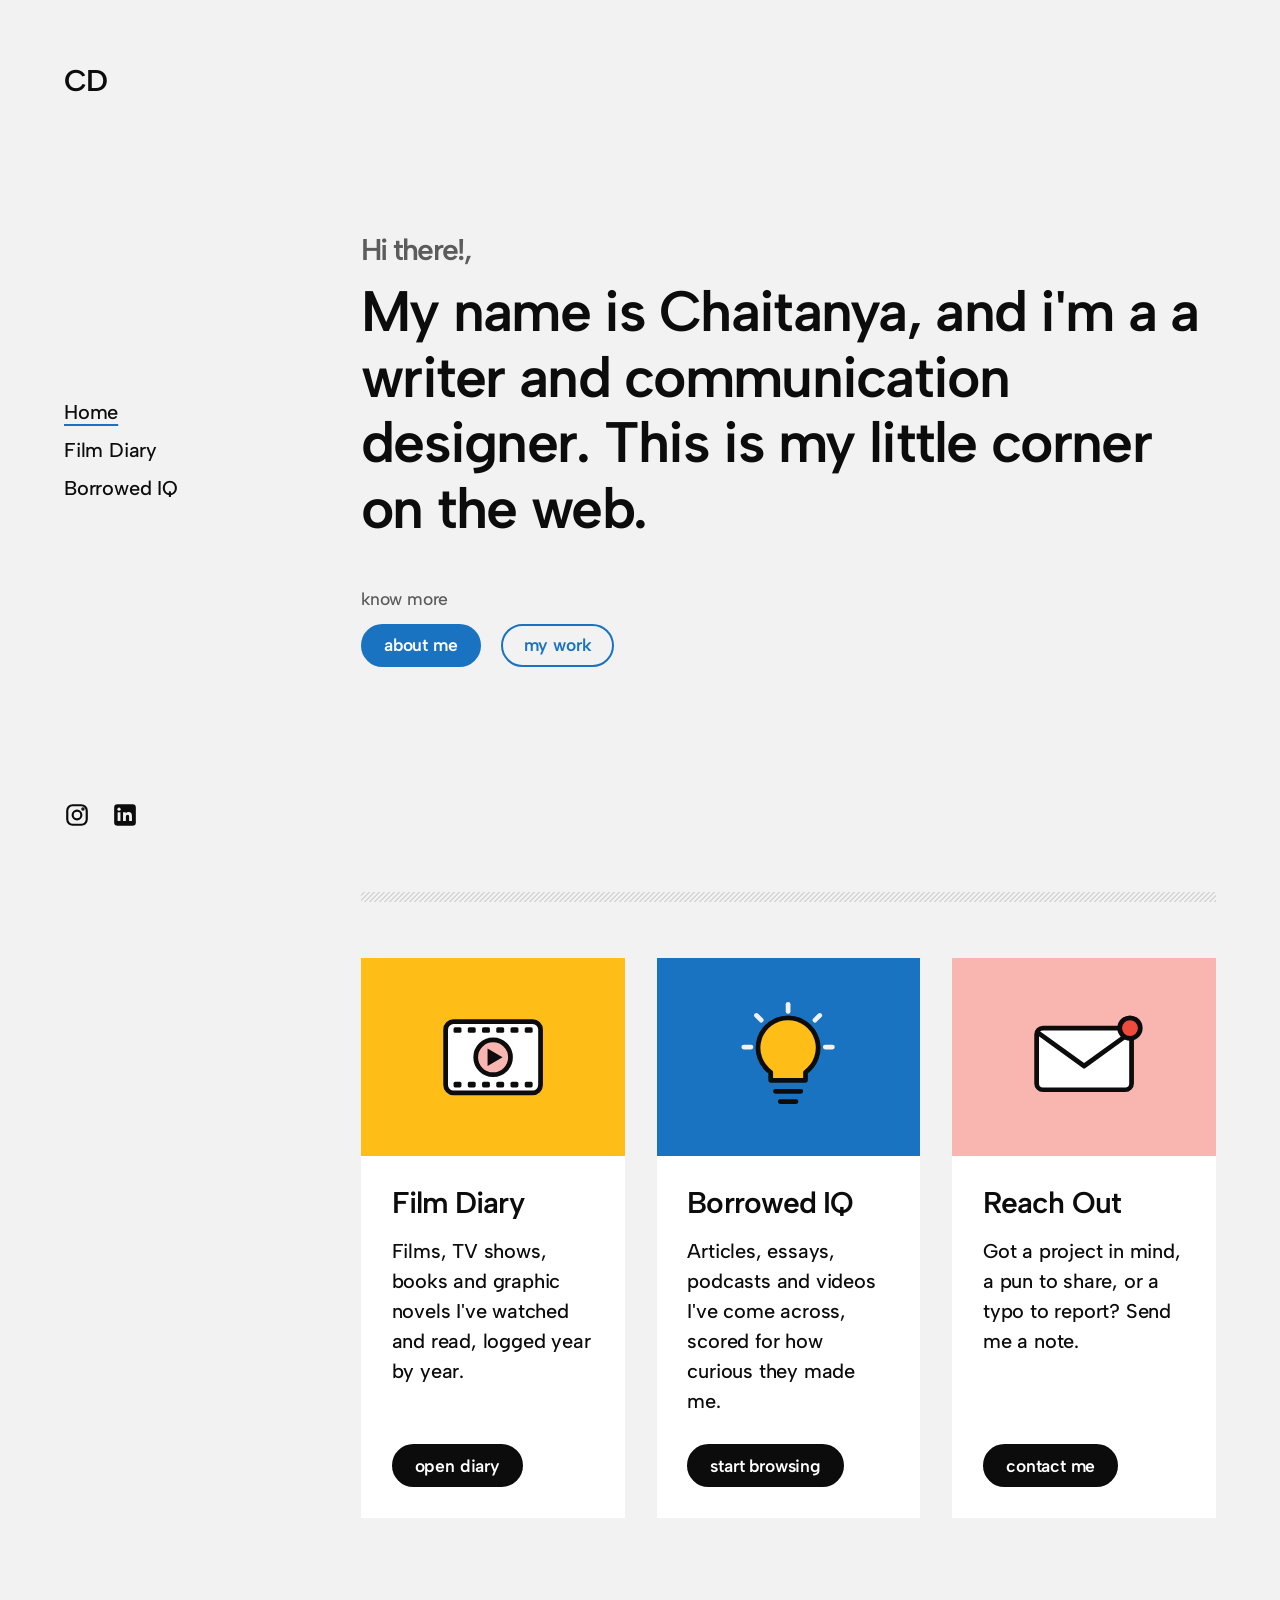
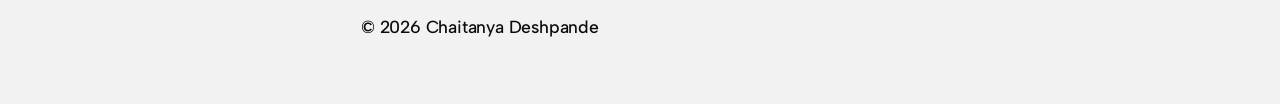
==== commit 6e641099: "Update index.html" ====
--- a/index.html
+++ b/index.html
@@ -39,7 +39,7 @@
 <main>
   <section class="hero" aria-labelledby="hi">
     <div>
-      <h1 id="hi"><span class="kicker">Hi, i'm Chaitanya,</span> a copywriter and communication designer based in Boston.</h1>
+      <h1 id="hi"><span class="kicker">Hi there!,</span> My name is Chaitanya, and i'm a a writer and communication designer. This is my little corner on the web.</h1>
       <p class="know">know more</p>
       <div class="btns">
         <a class="btn" href="https://chaitanyacd.wixsite.com/website/about" target="_blank" rel="noopener noreferrer">about me</a>
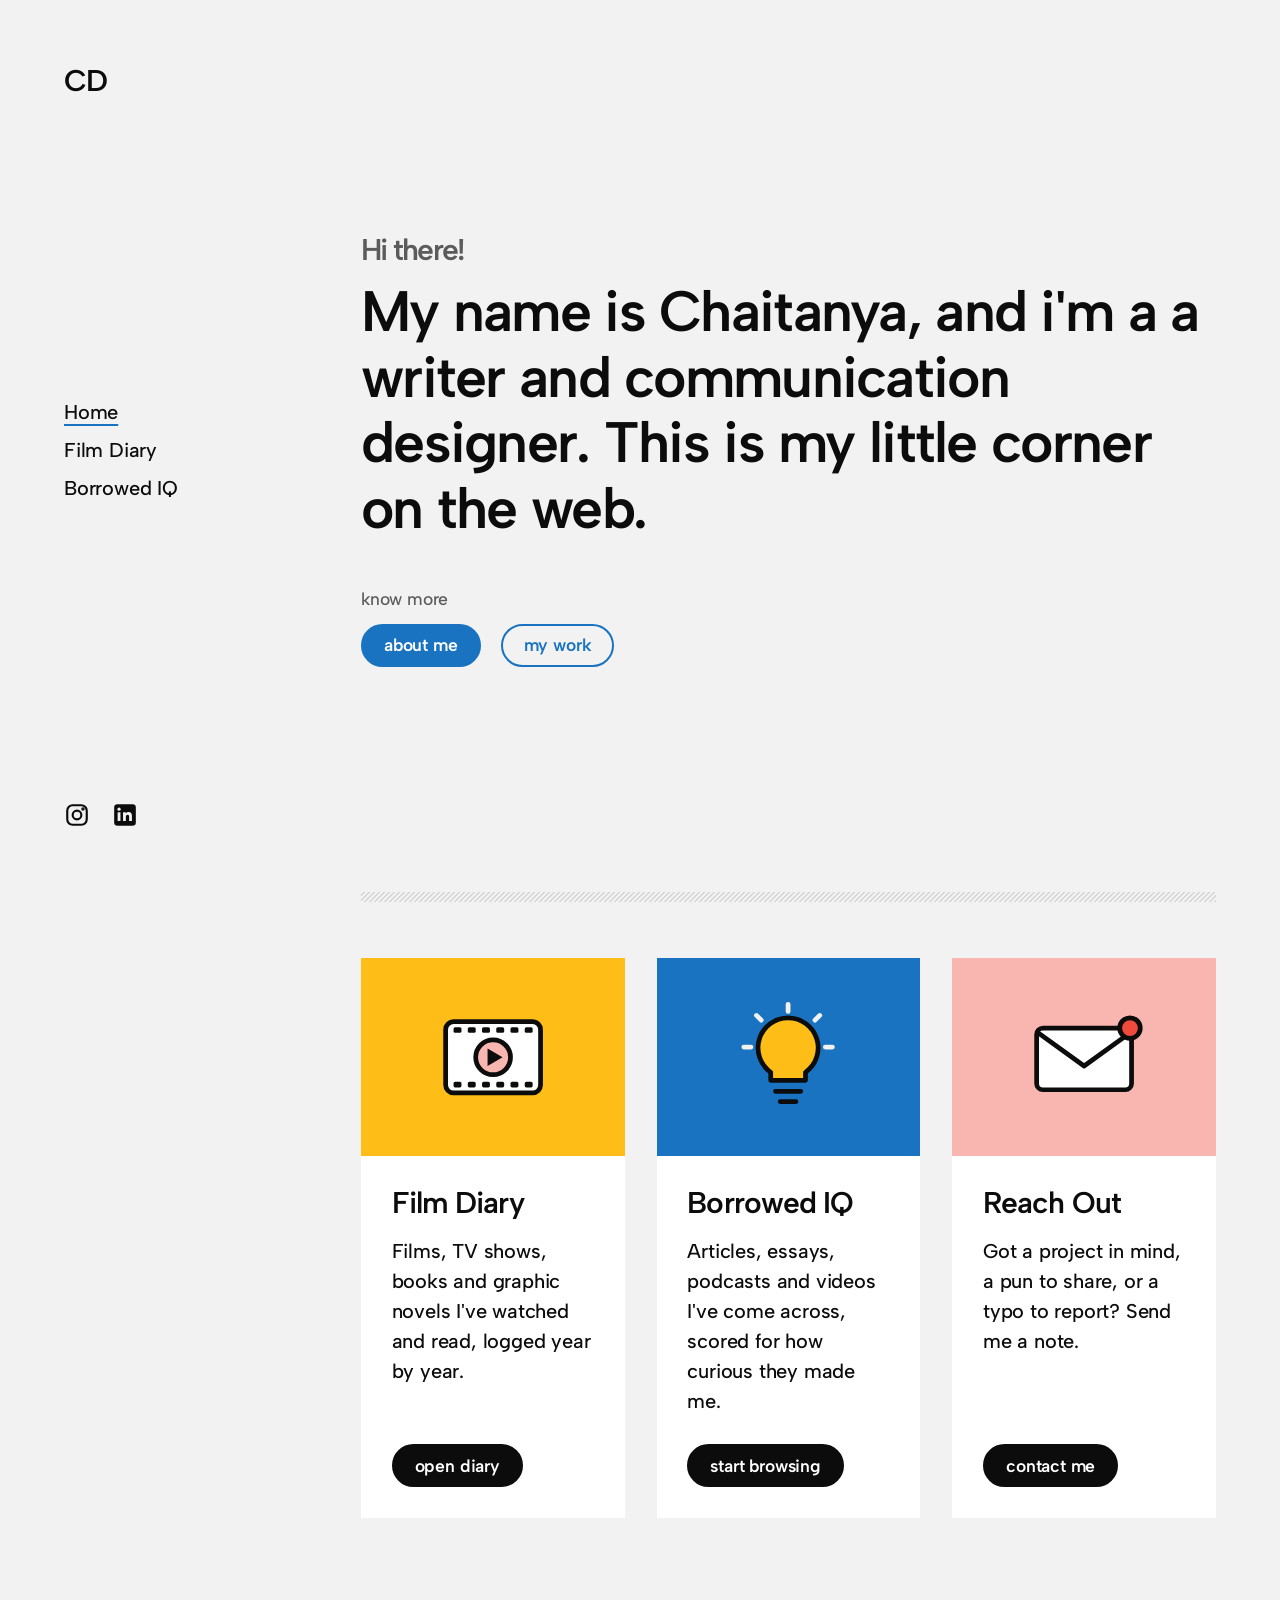
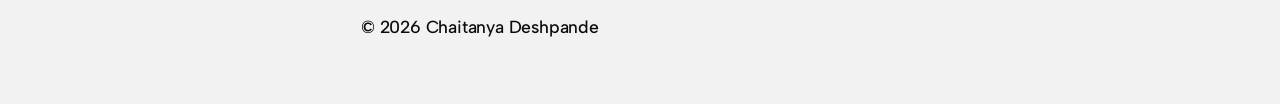
==== commit 4467e111: "Update index.html" ====
--- a/index.html
+++ b/index.html
@@ -39,7 +39,8 @@
 <main>
   <section class="hero" aria-labelledby="hi">
     <div>
-      <h1 id="hi"><span class="kicker">Hi there!,</span> My name is Chaitanya, and i'm a a writer and communication designer. This is my little corner on the web.</h1>
+      <h1 id="hi"><span class="kicker">Hi there!</span> My name is Chaitanya, and i'm a a writer and communication designer. 
+        This is my little corner on the web.</h1>
       <p class="know">know more</p>
       <div class="btns">
         <a class="btn" href="https://chaitanyacd.wixsite.com/website/about" target="_blank" rel="noopener noreferrer">about me</a>
